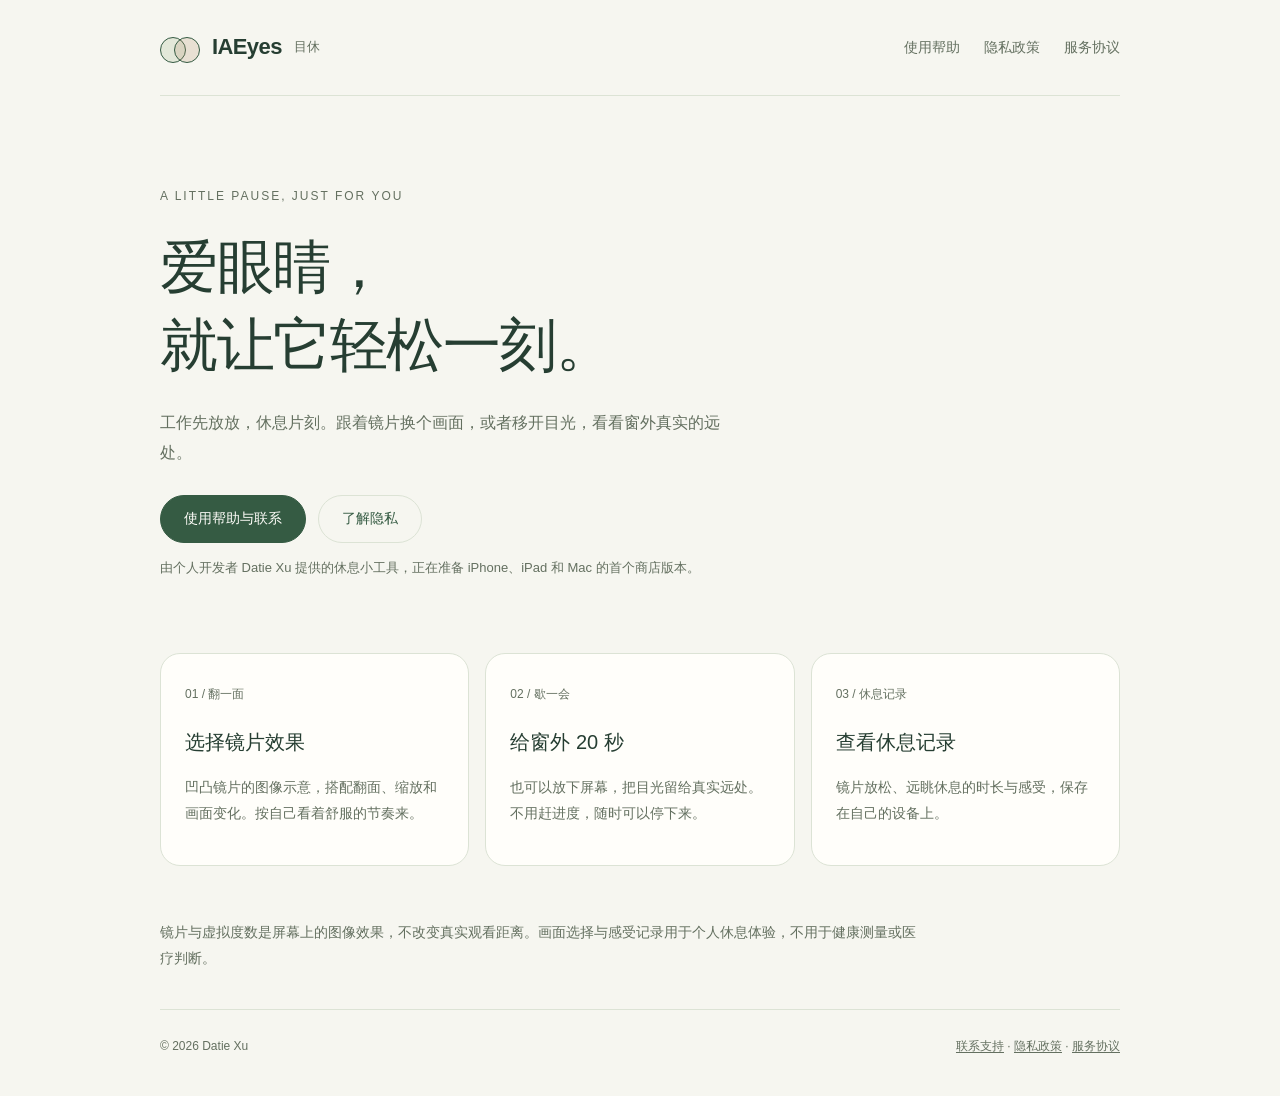
==== index.html @ cf0be0f3 "Publish IAEyes website under datiexu" ====
<!doctype html>
<html lang="zh-CN">
<head>
  <meta charset="utf-8">
  <meta name="viewport" content="width=device-width,initial-scale=1">
  <meta name="description" content="IAEyes 目休：爱眼睛，就让它轻松一刻。了解应用、使用帮助与隐私政策。">
  <title>IAEyes · 爱眼睛，就让它轻松一刻</title>
  <link rel="canonical" href="https://datiexu.github.io/iaeyes/">
  <link rel="stylesheet" href="assets/style.css">
</head>
<body>
  <a class="skip-link" href="#main">跳到正文</a>
  <header class="site-header">
    <a class="brand" href="./" aria-label="IAEyes 首页"><span class="mark" aria-hidden="true"></span><strong>IAEyes</strong><span>目休</span></a>
    <nav aria-label="网站导航"><a href="support/">使用帮助</a><a href="privacy/">隐私政策</a><a href="terms/">服务协议</a></nav>
  </header>
  <main id="main">
    <section class="hero">
      <span class="eyebrow">A LITTLE PAUSE, JUST FOR YOU</span>
      <h1>爱眼睛，<br>就让它轻松一刻。</h1>
      <p>工作先放放，休息片刻。跟着镜片换个画面，或者移开目光，看看窗外真实的远处。</p>
      <div class="actions"><a class="button" href="support/">使用帮助与联系</a><a class="button secondary" href="privacy/">了解隐私</a></div>
      <p class="meta">由个人开发者 Datie Xu 提供的休息小工具，正在准备 iPhone、iPad 和 Mac 的首个商店版本。</p>
    </section>
    <section class="features" aria-label="应用体验">
      <article class="card"><span class="number">01 / 翻一面</span><h2>选择镜片效果</h2><p>凹凸镜片的图像示意，搭配翻面、缩放和画面变化。按自己看着舒服的节奏来。</p></article>
      <article class="card"><span class="number">02 / 歇一会</span><h2>给窗外 20 秒</h2><p>也可以放下屏幕，把目光留给真实远处。不用赶进度，随时可以停下来。</p></article>
      <article class="card"><span class="number">03 / 休息记录</span><h2>查看休息记录</h2><p>镜片放松、远眺休息的时长与感受，保存在自己的设备上。</p></article>
    </section>
    <p class="note">镜片与虚拟度数是屏幕上的图像效果，不改变真实观看距离。画面选择与感受记录用于个人休息体验，不用于健康测量或医疗判断。</p>
  </main>
  <footer class="site-footer"><span>© 2026 Datie Xu</span><span><a href="support/">联系支持</a> · <a href="privacy/">隐私政策</a> · <a href="terms/">服务协议</a></span></footer>
</body>
</html>
---- assets/style.css ----
:root { color-scheme: light dark; --paper: #f6f6f0; --surface: #fffefa; --ink: #263e32; --muted: #647060; --line: #dce3d5; --tint: #e9efdf; --accent: #355b43; }
* { box-sizing: border-box; }
body { margin: 0; background: var(--paper); color: var(--ink); font: 16px/1.85 -apple-system, BlinkMacSystemFont, "PingFang SC", "Microsoft YaHei", sans-serif; }
a { color: var(--accent); text-underline-offset: .2em; overflow-wrap: anywhere; }
a:hover { text-decoration-thickness: 2px; }
a:focus-visible, summary:focus-visible { outline: 3px solid #aa7954; outline-offset: 5px; border-radius: 3px; }
.skip-link { position: absolute; left: 16px; top: -100px; padding: 8px 16px; background: var(--surface); z-index: 2; }
.skip-link:focus { top: 12px; }
.site-header, main, .site-footer { width: min(100% - 48px, 960px); margin-inline: auto; }
.site-header { min-height: 96px; display: flex; align-items: center; justify-content: space-between; gap: 24px; border-bottom: 1px solid var(--line); }
.brand { display: inline-flex; align-items: center; gap: 12px; text-decoration: none; color: var(--ink); }
.brand strong { font-size: 22px; font-weight: 600; letter-spacing: -.6px; }
.brand span:last-child { color: var(--muted); font-size: 13px; }
.mark { position: relative; display: inline-block; width: 40px; height: 30px; }
.mark::before, .mark::after { content: ""; position: absolute; top: 4px; width: 24px; height: 24px; border: 1px solid var(--accent); border-radius: 50%; background: #9ab28235; }
.mark::before { left: 0; }
.mark::after { right: 0; background: #b48d6635; }
nav { display: flex; gap: 24px; font-size: 14px; }
nav a { color: var(--muted); text-decoration: none; }
nav a[aria-current="page"] { color: var(--ink); text-decoration: underline; }
.hero { padding: 84px 0 60px; max-width: 720px; }
.eyebrow { color: var(--muted); font-size: 12px; letter-spacing: 2px; }
h1 { font-size: clamp(34px, 5vw, 58px); line-height: 1.35; letter-spacing: -1.5px; font-weight: 500; margin: 18px 0 24px; }
.hero > p { max-width: 560px; color: var(--muted); }
.actions { display: flex; flex-wrap: wrap; gap: 12px; margin-top: 28px; }
.button { padding: 10px 23px; background: var(--accent); color: var(--surface); border: 1px solid var(--accent); border-radius: 999px; font-size: 14px; text-decoration: none; }
.button.secondary { background: transparent; color: var(--accent); border-color: var(--line); }
.features { display: grid; grid-template-columns: repeat(3, minmax(0, 1fr)); gap: 16px; padding-bottom: 40px; }
.card { background: var(--surface); border: 1px solid var(--line); border-radius: 20px; padding: 24px; }
.card .number { color: var(--muted); font-size: 12px; }
.card h2 { margin: 16px 0 10px; font-size: 20px; font-weight: 500; }
.card p, .note { color: var(--muted); font-size: 14px; }
.note { padding-bottom: 24px; max-width: 760px; }
.document { max-width: 780px; padding: 52px 0 40px; }
.document h1 { font-size: clamp(32px, 5vw, 42px); margin-top: 12px; }
.document h2 { font-size: 22px; font-weight: 550; margin: 38px 0 12px; }
.document p { margin: 12px 0; }
.meta { color: var(--muted); font-size: 13px; }
.summary { padding: 18px 22px; border-radius: 16px; background: var(--tint); margin: 24px 0; }
.summary p { margin: 4px 0; }
.contact { padding: 24px; border-radius: 18px; border: 1px solid var(--line); background: var(--surface); margin: 26px 0; }
.contact strong { display: block; font-size: 21px; }
.contact p { margin: 6px 0; }
ul, ol { padding-left: 24px; }
li + li { margin-top: 8px; }
.table-wrap { overflow-x: auto; }
table { width: 100%; border-collapse: collapse; font-size: 14px; }
th, td { padding: 13px 12px; text-align: left; vertical-align: top; border-bottom: 1px solid var(--line); }
th { font-weight: 550; }
td:first-child { min-width: 110px; }
details { padding: 18px 0; border-bottom: 1px solid var(--line); }
summary { cursor: pointer; font-weight: 500; }
details p { color: var(--muted); }
.site-footer { display: flex; flex-wrap: wrap; justify-content: space-between; gap: 12px 24px; border-top: 1px solid var(--line); padding: 25px 0 38px; color: var(--muted); font-size: 12px; }
.site-footer a { color: var(--muted); }
@media (max-width: 600px) {
  .site-header, main, .site-footer { width: calc(100% - 36px); }
  .site-header { min-height: 84px; gap: 12px; }
  .brand { gap: 8px; }
  .brand span:last-child { display: none; }
  nav { gap: 16px; font-size: 13px; }
  .hero { padding-top: 54px; }
  .features { grid-template-columns: 1fr; gap: 12px; }
  .card { padding: 20px; }
  .card h2 { margin-top: 6px; }
  .document { padding-top: 36px; }
  .summary, .contact { padding: 18px; }
}
@media (prefers-color-scheme: dark) {
  :root { --paper: #151e19; --surface: #1d2a22; --ink: #cdd8c8; --muted: #a3b19d; --line: #344638; --tint: #293b2c; --accent: #b6cba6; }
  .button { background: #416449; border-color: #416449; color: #e4ebdf; }
  .button.secondary { background: transparent; color: var(--accent); border-color: var(--line); }
}
@media (max-width: 420px) {
  .site-header { flex-direction: column; align-items: flex-start; justify-content: center; gap: 12px; padding: 18px 0; }
  nav { gap: 22px; }
}
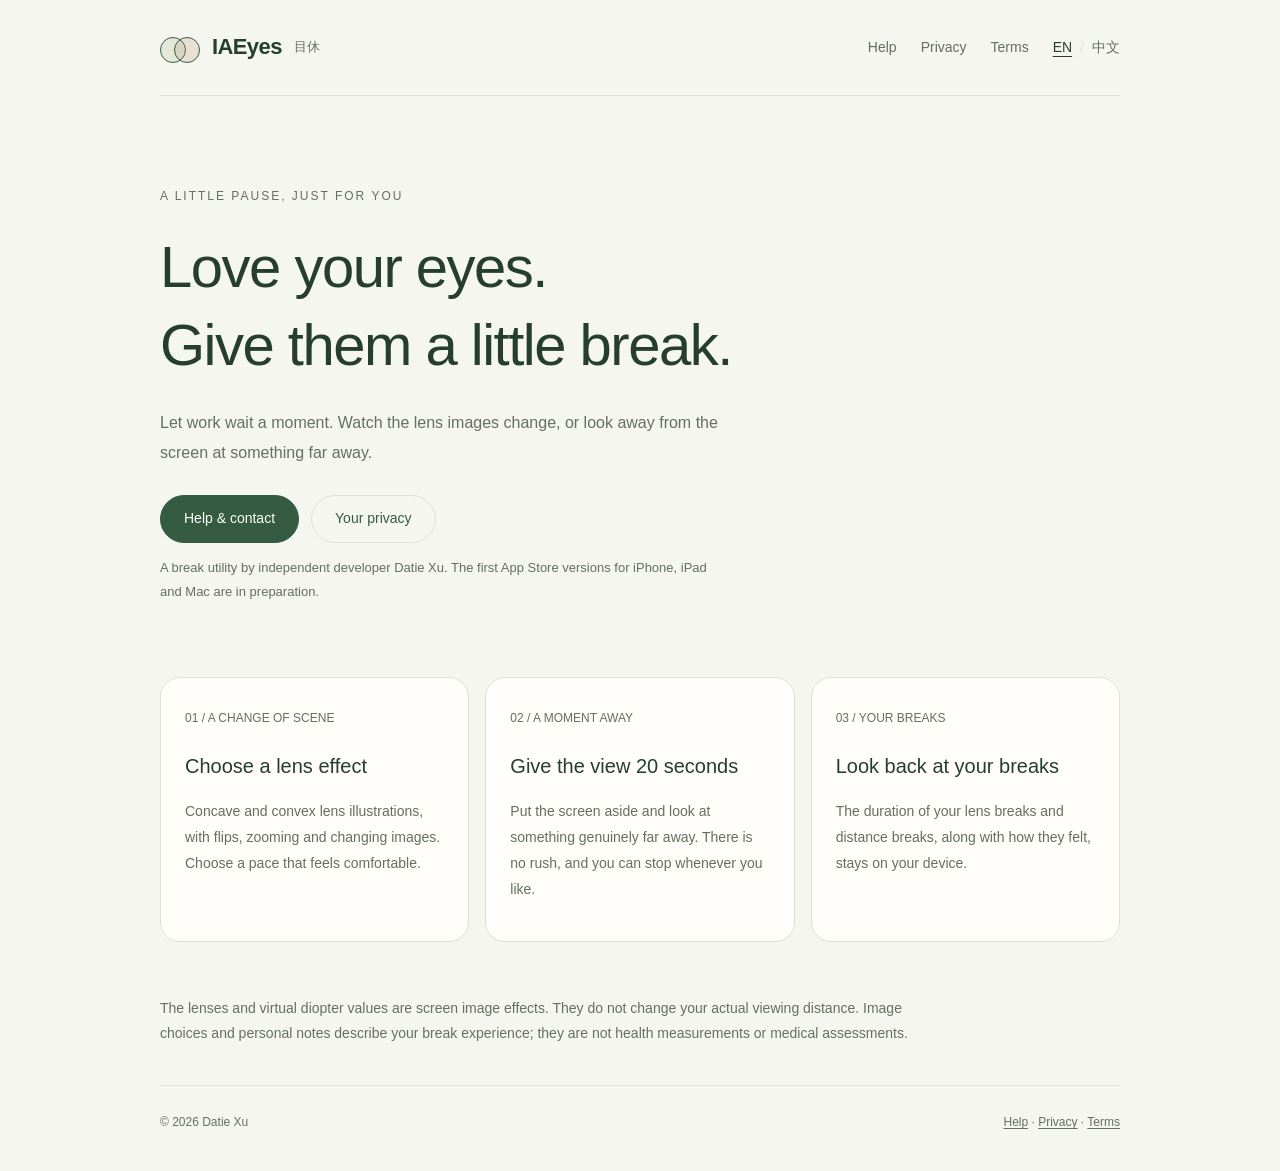
==== commit f8b5bbd5: "Publish English and Chinese pages with English default" ====
--- a/index.html
+++ b/index.html
@@ -1,34 +1,20 @@
 <!doctype html>
-<html lang="zh-CN">
+<html lang="en">
 <head>
   <meta charset="utf-8">
   <meta name="viewport" content="width=device-width,initial-scale=1">
-  <meta name="description" content="IAEyes 目休：爱眼睛，就让它轻松一刻。了解应用、使用帮助与隐私政策。">
-  <title>IAEyes · 爱眼睛，就让它轻松一刻</title>
-  <link rel="canonical" href="https://datiexu.github.io/iaeyes/">
+  <meta http-equiv="refresh" content="0; url=en/">
+  <title>IAEyes</title>
+  <link rel="canonical" href="https://datiexu.github.io/iaeyes/en/">
+  <link rel="alternate" hreflang="en" href="https://datiexu.github.io/iaeyes/en/">
+  <link rel="alternate" hreflang="zh-CN" href="https://datiexu.github.io/iaeyes/zh/">
+  <link rel="alternate" hreflang="x-default" href="https://datiexu.github.io/iaeyes/">
   <link rel="stylesheet" href="assets/style.css">
 </head>
 <body>
-  <a class="skip-link" href="#main">跳到正文</a>
-  <header class="site-header">
-    <a class="brand" href="./" aria-label="IAEyes 首页"><span class="mark" aria-hidden="true"></span><strong>IAEyes</strong><span>目休</span></a>
-    <nav aria-label="网站导航"><a href="support/">使用帮助</a><a href="privacy/">隐私政策</a><a href="terms/">服务协议</a></nav>
-  </header>
-  <main id="main">
-    <section class="hero">
-      <span class="eyebrow">A LITTLE PAUSE, JUST FOR YOU</span>
-      <h1>爱眼睛，<br>就让它轻松一刻。</h1>
-      <p>工作先放放，休息片刻。跟着镜片换个画面，或者移开目光，看看窗外真实的远处。</p>
-      <div class="actions"><a class="button" href="support/">使用帮助与联系</a><a class="button secondary" href="privacy/">了解隐私</a></div>
-      <p class="meta">由个人开发者 Datie Xu 提供的休息小工具，正在准备 iPhone、iPad 和 Mac 的首个商店版本。</p>
-    </section>
-    <section class="features" aria-label="应用体验">
-      <article class="card"><span class="number">01 / 翻一面</span><h2>选择镜片效果</h2><p>凹凸镜片的图像示意，搭配翻面、缩放和画面变化。按自己看着舒服的节奏来。</p></article>
-      <article class="card"><span class="number">02 / 歇一会</span><h2>给窗外 20 秒</h2><p>也可以放下屏幕，把目光留给真实远处。不用赶进度，随时可以停下来。</p></article>
-      <article class="card"><span class="number">03 / 休息记录</span><h2>查看休息记录</h2><p>镜片放松、远眺休息的时长与感受，保存在自己的设备上。</p></article>
-    </section>
-    <p class="note">镜片与虚拟度数是屏幕上的图像效果，不改变真实观看距离。画面选择与感受记录用于个人休息体验，不用于健康测量或医疗判断。</p>
+  <main class="document">
+    <h1>IAEyes</h1>
+    <p><a href="en/" lang="en">Continue in English</a> · <a href="zh/" lang="zh-CN">查看中文版</a></p>
   </main>
-  <footer class="site-footer"><span>© 2026 Datie Xu</span><span><a href="support/">联系支持</a> · <a href="privacy/">隐私政策</a> · <a href="terms/">服务协议</a></span></footer>
 </body>
 </html>
--- a/assets/style.css
+++ b/assets/style.css
@@ -8,16 +8,22 @@
 .skip-link:focus { top: 12px; }
 .site-header, main, .site-footer { width: min(100% - 48px, 960px); margin-inline: auto; }
 .site-header { min-height: 96px; display: flex; align-items: center; justify-content: space-between; gap: 24px; border-bottom: 1px solid var(--line); }
-.brand { display: inline-flex; align-items: center; gap: 12px; text-decoration: none; color: var(--ink); }
+.brand { display: inline-flex; flex-shrink: 0; align-items: center; gap: 12px; text-decoration: none; color: var(--ink); }
 .brand strong { font-size: 22px; font-weight: 600; letter-spacing: -.6px; }
 .brand span:last-child { color: var(--muted); font-size: 13px; }
 .mark { position: relative; display: inline-block; width: 40px; height: 30px; }
 .mark::before, .mark::after { content: ""; position: absolute; top: 4px; width: 24px; height: 24px; border: 1px solid var(--accent); border-radius: 50%; background: #9ab28235; }
 .mark::before { left: 0; }
 .mark::after { right: 0; background: #b48d6635; }
-nav { display: flex; gap: 24px; font-size: 14px; }
+.header-links { display: flex; flex-wrap: wrap; align-items: center; justify-content: flex-end; gap: 12px 24px; }
+nav { display: flex; flex-wrap: wrap; align-items: center; gap: 24px; font-size: 14px; }
 nav a { color: var(--muted); text-decoration: none; }
+nav a { padding-block: 8px; }
 nav a[aria-current="page"] { color: var(--ink); text-decoration: underline; }
+.language-switch { flex-wrap: nowrap; flex-shrink: 0; gap: 8px; }
+.language-switch a { white-space: nowrap; }
+.language-switch a[aria-current="true"] { color: var(--ink); text-decoration: underline; text-underline-offset: .3em; }
+.language-switch span { color: var(--line); }
 .hero { padding: 84px 0 60px; max-width: 720px; }
 .eyebrow { color: var(--muted); font-size: 12px; letter-spacing: 2px; }
 h1 { font-size: clamp(34px, 5vw, 58px); line-height: 1.35; letter-spacing: -1.5px; font-weight: 500; margin: 18px 0 24px; }
@@ -53,12 +59,17 @@
 details p { color: var(--muted); }
 .site-footer { display: flex; flex-wrap: wrap; justify-content: space-between; gap: 12px 24px; border-top: 1px solid var(--line); padding: 25px 0 38px; color: var(--muted); font-size: 12px; }
 .site-footer a { color: var(--muted); }
+@media (max-width: 720px) {
+  .site-header { flex-direction: column; align-items: flex-start; gap: 8px; padding: 18px 0; }
+  .header-links { width: 100%; justify-content: space-between; gap: 6px 16px; }
+}
 @media (max-width: 600px) {
   .site-header, main, .site-footer { width: calc(100% - 36px); }
   .site-header { min-height: 84px; gap: 12px; }
   .brand { gap: 8px; }
   .brand span:last-child { display: none; }
   nav { gap: 16px; font-size: 13px; }
+  .language-switch { gap: 8px; margin-left: auto; }
   .hero { padding-top: 54px; }
   .features { grid-template-columns: 1fr; gap: 12px; }
   .card { padding: 20px; }
@@ -73,5 +84,6 @@
 }
 @media (max-width: 420px) {
   .site-header { flex-direction: column; align-items: flex-start; justify-content: center; gap: 12px; padding: 18px 0; }
-  nav { gap: 22px; }
+  nav { gap: 12px; }
+  .language-switch { gap: 8px; }
 }
